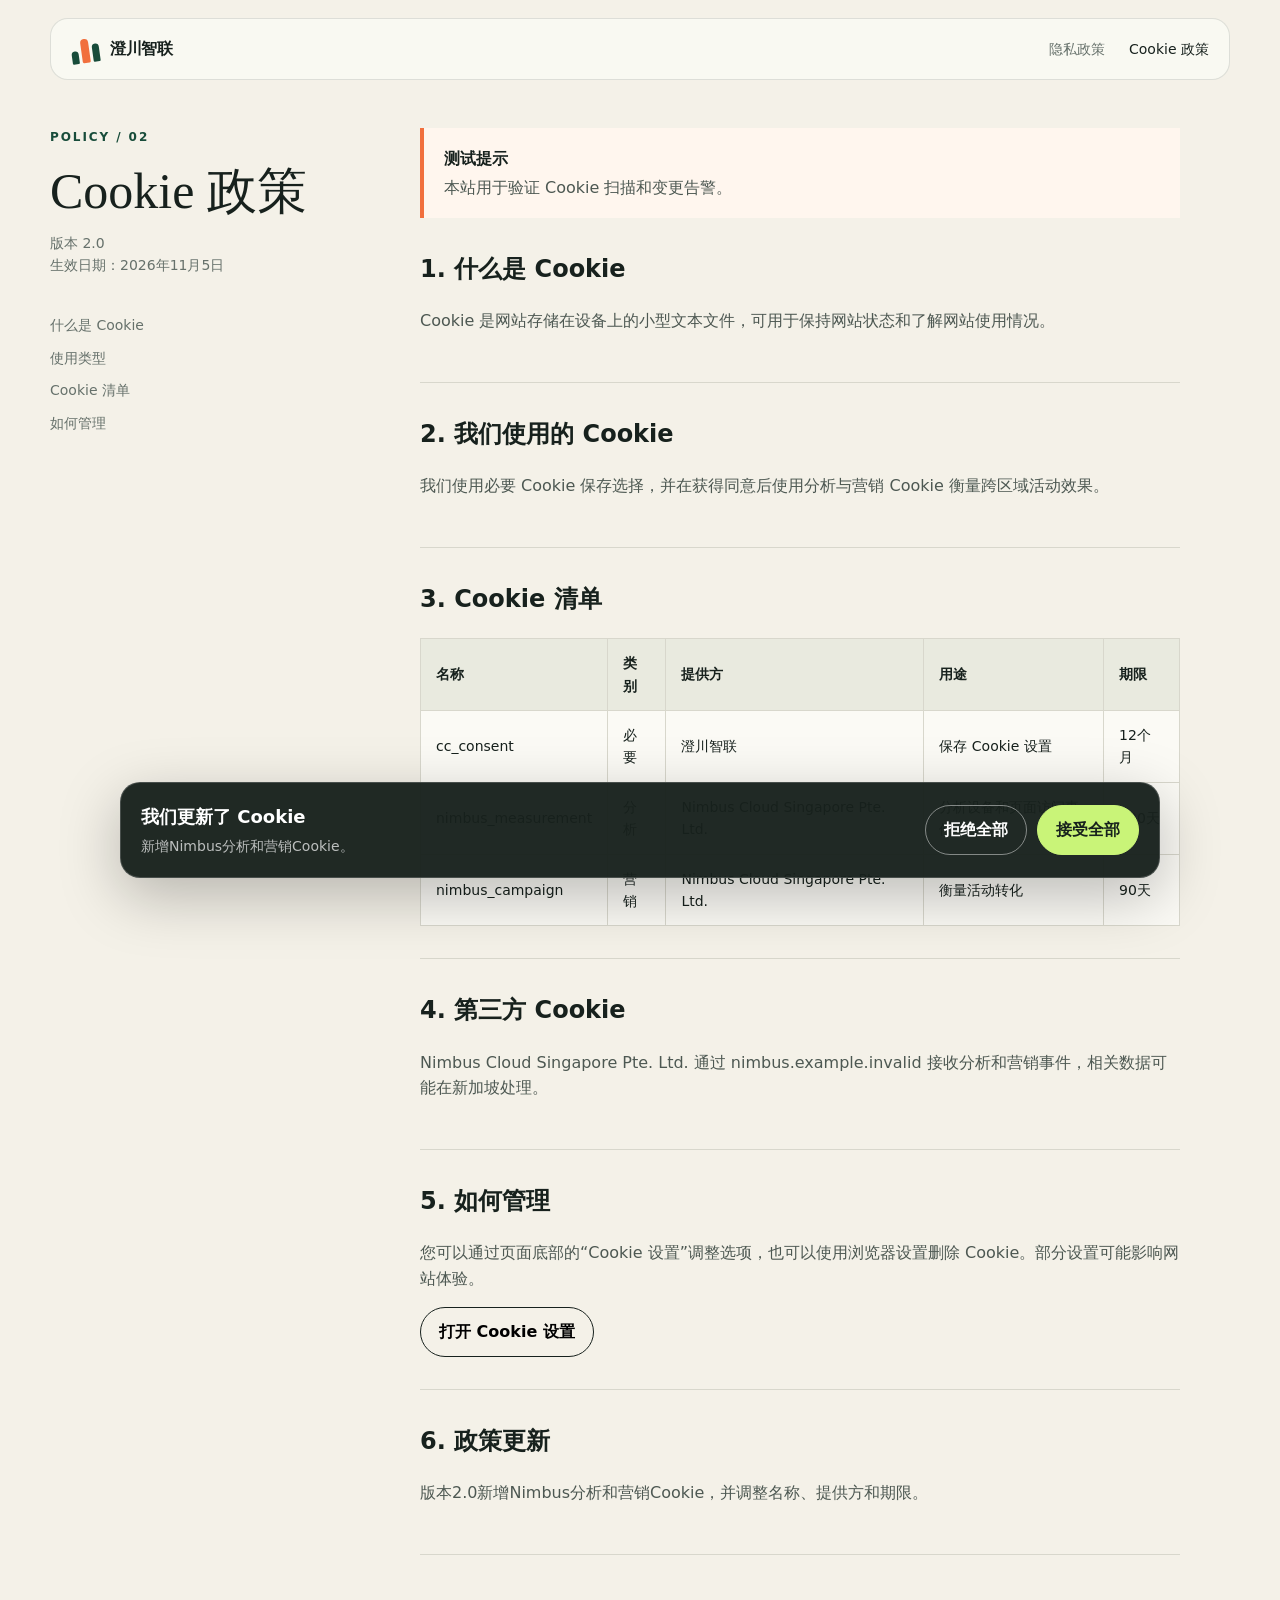
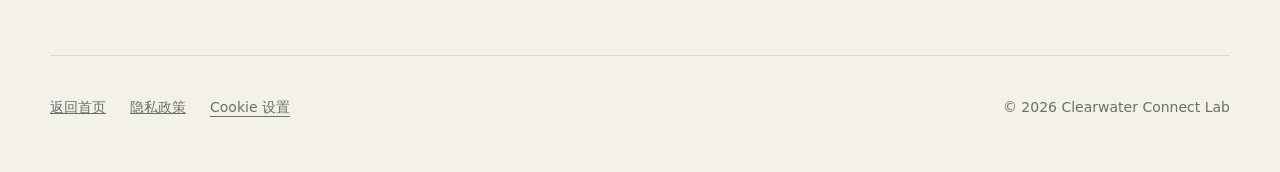
==== cookies.html @ f1b4799f "Add files via upload" ====
<!doctype html>
<html lang="zh-CN">
<head>
  <meta charset="utf-8">
  <meta name="viewport" content="width=device-width, initial-scale=1">
  <meta name="description" content="澄川智联 Cookie 政策。">
  <title>Cookie 政策｜澄川智联</title>
  <link rel="stylesheet" href="./styles.css">
</head>
<body data-page="policy" data-policy-version="2.0" data-site-release="material-update-v2">
  <header class="site-header compact"><a class="brand" href="./index.html"><span class="brand-mark" aria-hidden="true"><i></i><i></i><i></i></span><span>澄川智联</span></a><nav aria-label="政策导航"><a href="./privacy.html">隐私政策</a><a class="active" href="./cookies.html">Cookie 政策</a></nav></header>

  <main class="policy-layout">
    <aside><p class="eyebrow">POLICY / 02</p><h1>Cookie 政策</h1><p class="policy-meta">版本 2.0<br>生效日期：2026年11月5日</p><nav aria-label="页内目录"><a href="#what">什么是 Cookie</a><a href="#types">使用类型</a><a href="#list">Cookie 清单</a><a href="#manage">如何管理</a></nav></aside>
    <article class="policy-content">
      <div class="notice"><strong>测试提示</strong><p>本站用于验证 Cookie 扫描和变更告警。</p></div>
      <section id="what"><h2>1. 什么是 Cookie</h2><p>Cookie 是网站存储在设备上的小型文本文件，可用于保持网站状态和了解网站使用情况。</p></section>
      <section id="types"><h2>2. 我们使用的 Cookie</h2><p>我们使用必要 Cookie 保存选择，并在获得同意后使用分析与营销 Cookie 衡量跨区域活动效果。</p></section>
      <section id="list"><h2>3. Cookie 清单</h2><div class="table-wrap"><table><thead><tr><th>名称</th><th>类别</th><th>提供方</th><th>用途</th><th>期限</th></tr></thead><tbody><tr><td>cc_consent</td><td>必要</td><td>澄川智联</td><td>保存 Cookie 设置</td><td>12个月</td></tr><tr><td>nimbus_measurement</td><td>分析</td><td>Nimbus Cloud Singapore Pte. Ltd.</td><td>分析设备和页面访问事件</td><td>180天</td></tr><tr><td>nimbus_campaign</td><td>营销</td><td>Nimbus Cloud Singapore Pte. Ltd.</td><td>衡量活动转化</td><td>90天</td></tr></tbody></table></div></section>
      <section id="third"><h2>4. 第三方 Cookie</h2><p>Nimbus Cloud Singapore Pte. Ltd. 通过 nimbus.example.invalid 接收分析和营销事件，相关数据可能在新加坡处理。</p></section>
      <section id="manage"><h2>5. 如何管理</h2><p>您可以通过页面底部的“Cookie 设置”调整选项，也可以使用浏览器设置删除 Cookie。部分设置可能影响网站体验。</p><button type="button" class="button secondary" data-open-settings>打开 Cookie 设置</button></section>
      <section id="updates"><h2>6. 政策更新</h2><p>版本2.0新增Nimbus分析和营销Cookie，并调整名称、提供方和期限。</p></section>
    </article>
  </main>

  <footer class="policy-footer"><a href="./index.html">返回首页</a><a href="./privacy.html">隐私政策</a><button type="button" class="text-button" data-open-settings>Cookie 设置</button><p>© 2026 Clearwater Connect Lab</p></footer>
  <div class="cookie-banner" data-cookie-banner role="dialog" aria-label="Cookie 提示"><div><strong>我们更新了 Cookie</strong><p>新增Nimbus分析和营销Cookie。</p></div><div class="cookie-actions"><button type="button" class="button secondary" data-reject-all>拒绝全部</button><button type="button" class="button primary" data-accept-all>接受全部</button></div></div>
  <dialog class="cookie-modal" data-cookie-modal><form method="dialog"><div class="modal-head"><div><p class="eyebrow">COOKIE CONTROL</p><h2>管理 Cookie</h2></div><button class="icon-button" value="cancel" aria-label="关闭">×</button></div><label class="toggle-row"><span><strong>必要 Cookie</strong><small>始终启用。</small></span><input type="checkbox" checked disabled></label><label class="toggle-row"><span><strong>分析 Cookie</strong><small>帮助我们了解访问情况。</small></span><input type="checkbox" name="analytics" checked></label><div class="modal-actions"><button class="button primary" value="save" data-save-settings>保存选择</button></div></form></dialog>
  <script src="./site.js"></script>
</body>
</html>
---- styles.css ----
:root {
  --ink: #17211d;
  --muted: #66716b;
  --paper: #f4f1e8;
  --panel: #fbfaf5;
  --line: #d8d7cc;
  --mint: #c9f478;
  --green: #184c3a;
  --orange: #f16f3d;
  --shadow: 0 22px 60px rgba(23, 33, 29, .12);
}

* { box-sizing: border-box; }
html { scroll-behavior: smooth; }
body { margin: 0; color: var(--ink); background: var(--paper); font-family: Inter, ui-sans-serif, system-ui, -apple-system, BlinkMacSystemFont, "Segoe UI", "PingFang SC", "Microsoft YaHei", sans-serif; line-height: 1.6; }
a { color: inherit; }
button, input { font: inherit; }

.site-header { width: min(1180px, calc(100% - 40px)); margin: 18px auto 0; padding: 16px 20px; display: flex; align-items: center; justify-content: space-between; border: 1px solid rgba(23,33,29,.12); border-radius: 18px; background: rgba(251,250,245,.82); backdrop-filter: blur(14px); position: relative; z-index: 5; }
.site-header.compact { margin-bottom: 48px; }
.brand { display: inline-flex; align-items: center; gap: 11px; font-weight: 800; text-decoration: none; letter-spacing: -.02em; }
.brand-mark { width: 28px; height: 28px; display: grid; grid-template-columns: repeat(3,1fr); align-items: end; gap: 3px; transform: rotate(-8deg); }
.brand-mark i { display: block; background: var(--green); border-radius: 6px 6px 2px 2px; }
.brand-mark i:nth-child(1) { height: 13px; }.brand-mark i:nth-child(2) { height: 24px; background: var(--orange); }.brand-mark i:nth-child(3) { height: 18px; }
.site-header nav { display: flex; gap: 24px; }
.site-header nav a { color: var(--muted); text-decoration: none; font-size: 14px; }
.site-header nav a:hover, .site-header nav a.active { color: var(--ink); }

main { width: min(1180px, calc(100% - 40px)); margin: 0 auto; }
.hero { min-height: 720px; padding: 104px 0 86px; display: grid; grid-template-columns: 1.25fr .75fr; gap: 72px; align-items: center; position: relative; }
.hero::before { content: ""; position: absolute; width: 420px; height: 420px; background: radial-gradient(circle, rgba(201,244,120,.5), transparent 68%); top: 20px; left: -180px; pointer-events: none; }
.eyebrow { margin: 0 0 18px; color: var(--green); font-size: 12px; font-weight: 800; letter-spacing: .16em; text-transform: uppercase; }
h1, h2, h3, p { margin-top: 0; }
.hero h1 { margin-bottom: 26px; font-family: Georgia, "Songti SC", serif; font-size: clamp(54px, 7vw, 92px); font-weight: 500; line-height: 1.02; letter-spacing: -.055em; }
.hero h1 em { color: var(--green); font-style: italic; }
.lede { max-width: 640px; color: var(--muted); font-size: 18px; }
.hero-actions { display: flex; flex-wrap: wrap; gap: 12px; margin-top: 36px; }
.button { min-height: 46px; padding: 11px 18px; border: 1px solid var(--ink); border-radius: 999px; display: inline-flex; align-items: center; justify-content: center; cursor: pointer; text-decoration: none; font-weight: 700; transition: .2s ease; }
.button.primary { color: #fff; background: var(--ink); }
.button.primary:hover { background: var(--green); border-color: var(--green); transform: translateY(-2px); }
.button.secondary { background: transparent; }
.button.secondary:hover { background: #fff; transform: translateY(-2px); }

.signal-card { min-height: 480px; padding: 22px; border-radius: 30px; color: #f8fff8; background: var(--green); box-shadow: var(--shadow); display: flex; flex-direction: column; justify-content: space-between; transform: rotate(2deg); }
.signal-top { display: flex; justify-content: space-between; font-size: 11px; letter-spacing: .12em; }
.live-dot::before { content: ""; width: 7px; height: 7px; margin-right: 7px; display: inline-block; border-radius: 50%; background: var(--mint); box-shadow: 0 0 0 6px rgba(201,244,120,.12); }
.orbit { width: 240px; height: 240px; margin: auto; border: 1px solid rgba(255,255,255,.2); border-radius: 50%; position: relative; display: grid; place-items: center; }
.orbit::before, .orbit::after { content: ""; position: absolute; border: 1px solid rgba(255,255,255,.15); border-radius: 50%; }.orbit::before { inset: 30px; }.orbit::after { inset: 70px; }
.core { width: 70px; height: 70px; border-radius: 50%; display: grid; place-items: center; color: var(--green); background: var(--mint); font-weight: 900; z-index: 2; }
.node { width: 16px; height: 16px; position: absolute; border: 4px solid var(--green); border-radius: 50%; background: #fff; box-shadow: 0 0 0 1px rgba(255,255,255,.45); z-index: 2; }.node-a { top: 22px; left: 50px; }.node-b { right: 13px; bottom: 80px; }.node-c { left: 40px; bottom: 24px; }
.metrics { display: grid; grid-template-columns: 1fr 1fr; gap: 12px; }.metrics div { padding: 14px; border-top: 1px solid rgba(255,255,255,.25); }.metrics strong, .metrics span { display: block; }.metrics strong { font-size: 28px; }.metrics span { opacity: .68; font-size: 12px; }

.band { padding: 84px 54px; border-radius: 34px; background: var(--panel); }
.section-heading { display: grid; grid-template-columns: 1fr 1fr; gap: 40px; align-items: end; }.section-heading h2, .split h2, .contact-card h2 { margin-bottom: 0; font-family: Georgia, "Songti SC", serif; font-size: clamp(38px, 5vw, 62px); font-weight: 500; line-height: 1.08; letter-spacing: -.035em; }.section-heading p { margin: 0; color: var(--muted); }
.feature-grid { display: grid; grid-template-columns: repeat(3, 1fr); margin-top: 58px; border-top: 1px solid var(--line); }.feature-grid article { padding: 28px 26px 0 0; border-right: 1px solid var(--line); }.feature-grid article + article { padding-left: 26px; }.feature-grid article:last-child { border: 0; }.feature-grid span { color: var(--orange); font-weight: 800; }.feature-grid h3 { margin: 40px 0 8px; font-size: 23px; }.feature-grid p { color: var(--muted); }
.split { padding: 118px 0; display: grid; grid-template-columns: 1fr 1fr; gap: 80px; }.principles p { margin: 0; padding: 22px 0; border-bottom: 1px solid var(--line); display: grid; grid-template-columns: 48px 1fr; gap: 12px; }.principles b { color: var(--orange); }.principles strong, .principles span { display: block; }.principles strong { margin-bottom: 4px; }.principles span { color: var(--muted); }.principles strong { color: var(--ink); }
.contact-card { padding: 70px; margin-bottom: 80px; border-radius: 34px; color: #fff; background: var(--ink); position: relative; overflow: hidden; }.contact-card::after { content: ""; position: absolute; width: 300px; height: 300px; right: -40px; bottom: -140px; border: 60px solid var(--orange); border-radius: 50%; opacity: .85; }.contact-card .eyebrow { color: var(--mint); }.contact-card p { color: rgba(255,255,255,.65); }.contact-card .button { color: var(--ink); border-color: var(--mint); background: var(--mint); position: relative; z-index: 1; }

footer { width: min(1180px, calc(100% - 40px)); margin: 0 auto; padding: 40px 0 54px; border-top: 1px solid var(--line); display: grid; grid-template-columns: 1fr auto; gap: 24px; color: var(--muted); font-size: 14px; }footer > p { grid-column: 1 / -1; margin: 0; }.footer-brand { color: var(--ink); }.footer-links { display: flex; flex-wrap: wrap; gap: 18px; align-items: flex-start; }.footer-links a, .text-button { color: var(--muted); background: none; border: 0; padding: 0; cursor: pointer; text-decoration: underline; text-underline-offset: 4px; }

.policy-layout { display: grid; grid-template-columns: 280px minmax(0, 1fr); gap: 90px; padding-bottom: 100px; }.policy-layout aside { position: sticky; top: 20px; align-self: start; }.policy-layout aside h1 { margin-bottom: 14px; font-family: Georgia, "Songti SC", serif; font-size: 50px; font-weight: 500; line-height: 1.05; }.policy-meta { color: var(--muted); font-size: 14px; }.policy-layout aside nav { margin-top: 38px; display: grid; gap: 10px; }.policy-layout aside nav a { color: var(--muted); text-decoration: none; font-size: 14px; }.policy-content { max-width: 760px; }.policy-content section { padding: 32px 0; border-bottom: 1px solid var(--line); }.policy-content h2 { font-size: 24px; }.policy-content p { color: #4d5852; }.notice { padding: 18px 20px; border-left: 4px solid var(--orange); background: #fff6ee; }.notice p { margin: 3px 0 0; }.policy-footer { display: flex; align-items: center; gap: 24px; }.policy-footer p { margin-left: auto; }.table-wrap { overflow-x: auto; }table { width: 100%; border-collapse: collapse; background: var(--panel); }th, td { padding: 13px 15px; border: 1px solid var(--line); text-align: left; font-size: 14px; }th { background: #e9eadf; }

.cookie-banner { position: fixed; left: 22px; right: 22px; bottom: 22px; z-index: 20; max-width: 1040px; margin: auto; padding: 20px; border: 1px solid rgba(255,255,255,.18); border-radius: 20px; color: #fff; background: rgba(23,33,29,.96); box-shadow: 0 18px 60px rgba(0,0,0,.25); display: flex; justify-content: space-between; align-items: center; gap: 24px; }.cookie-banner[hidden] { display: none; }.cookie-banner strong { font-size: 18px; }.cookie-banner p { margin: 3px 0 0; color: rgba(255,255,255,.7); font-size: 14px; }.cookie-banner .secondary { color: #fff; border-color: rgba(255,255,255,.45); }.cookie-banner .primary { color: var(--ink); border-color: var(--mint); background: var(--mint); }.cookie-actions { display: flex; gap: 10px; flex-shrink: 0; }
.cookie-modal { width: min(600px, calc(100% - 30px)); padding: 28px; border: 0; border-radius: 24px; color: var(--ink); background: var(--panel); box-shadow: var(--shadow); }.cookie-modal::backdrop { background: rgba(12,18,15,.65); backdrop-filter: blur(4px); }.modal-head { display: flex; justify-content: space-between; }.icon-button { width: 38px; height: 38px; border: 1px solid var(--line); border-radius: 50%; background: transparent; cursor: pointer; font-size: 24px; }.toggle-row { padding: 20px 0; border-top: 1px solid var(--line); display: flex; justify-content: space-between; gap: 20px; }.toggle-row span, .toggle-row strong, .toggle-row small { display: block; }.toggle-row small { color: var(--muted); }.toggle-row input { width: 22px; height: 22px; accent-color: var(--green); }.modal-actions { margin-top: 18px; display: flex; justify-content: flex-end; }

@media (max-width: 820px) {
  .site-header nav a:not(.active) { display: none; }
  .hero { grid-template-columns: 1fr; padding-top: 70px; }.signal-card { min-height: 420px; transform: none; }
  .section-heading, .split, .policy-layout { grid-template-columns: 1fr; }.feature-grid { grid-template-columns: 1fr; }.feature-grid article, .feature-grid article + article { padding: 28px 0; border-right: 0; border-bottom: 1px solid var(--line); }.feature-grid h3 { margin-top: 18px; }.split { gap: 40px; }
  .policy-layout { gap: 34px; }.policy-layout aside { position: static; }.policy-layout aside nav { display: none; }
  .cookie-banner { align-items: stretch; flex-direction: column; }.cookie-actions { width: 100%; }.cookie-actions .button { flex: 1; }
}

@media (max-width: 560px) {
  .site-header, main, footer { width: min(100% - 24px, 1180px); }.site-header { padding: 13px 15px; }
  .hero h1 { font-size: 50px; }.band, .contact-card { padding: 38px 24px; border-radius: 24px; }.split { padding: 80px 0; }
  footer { grid-template-columns: 1fr; }.footer-links { display: grid; }.policy-footer { align-items: flex-start; flex-direction: column; }.policy-footer p { margin-left: 0; }
  .cookie-banner { left: 10px; right: 10px; bottom: 10px; }.cookie-actions { flex-direction: column; }
}
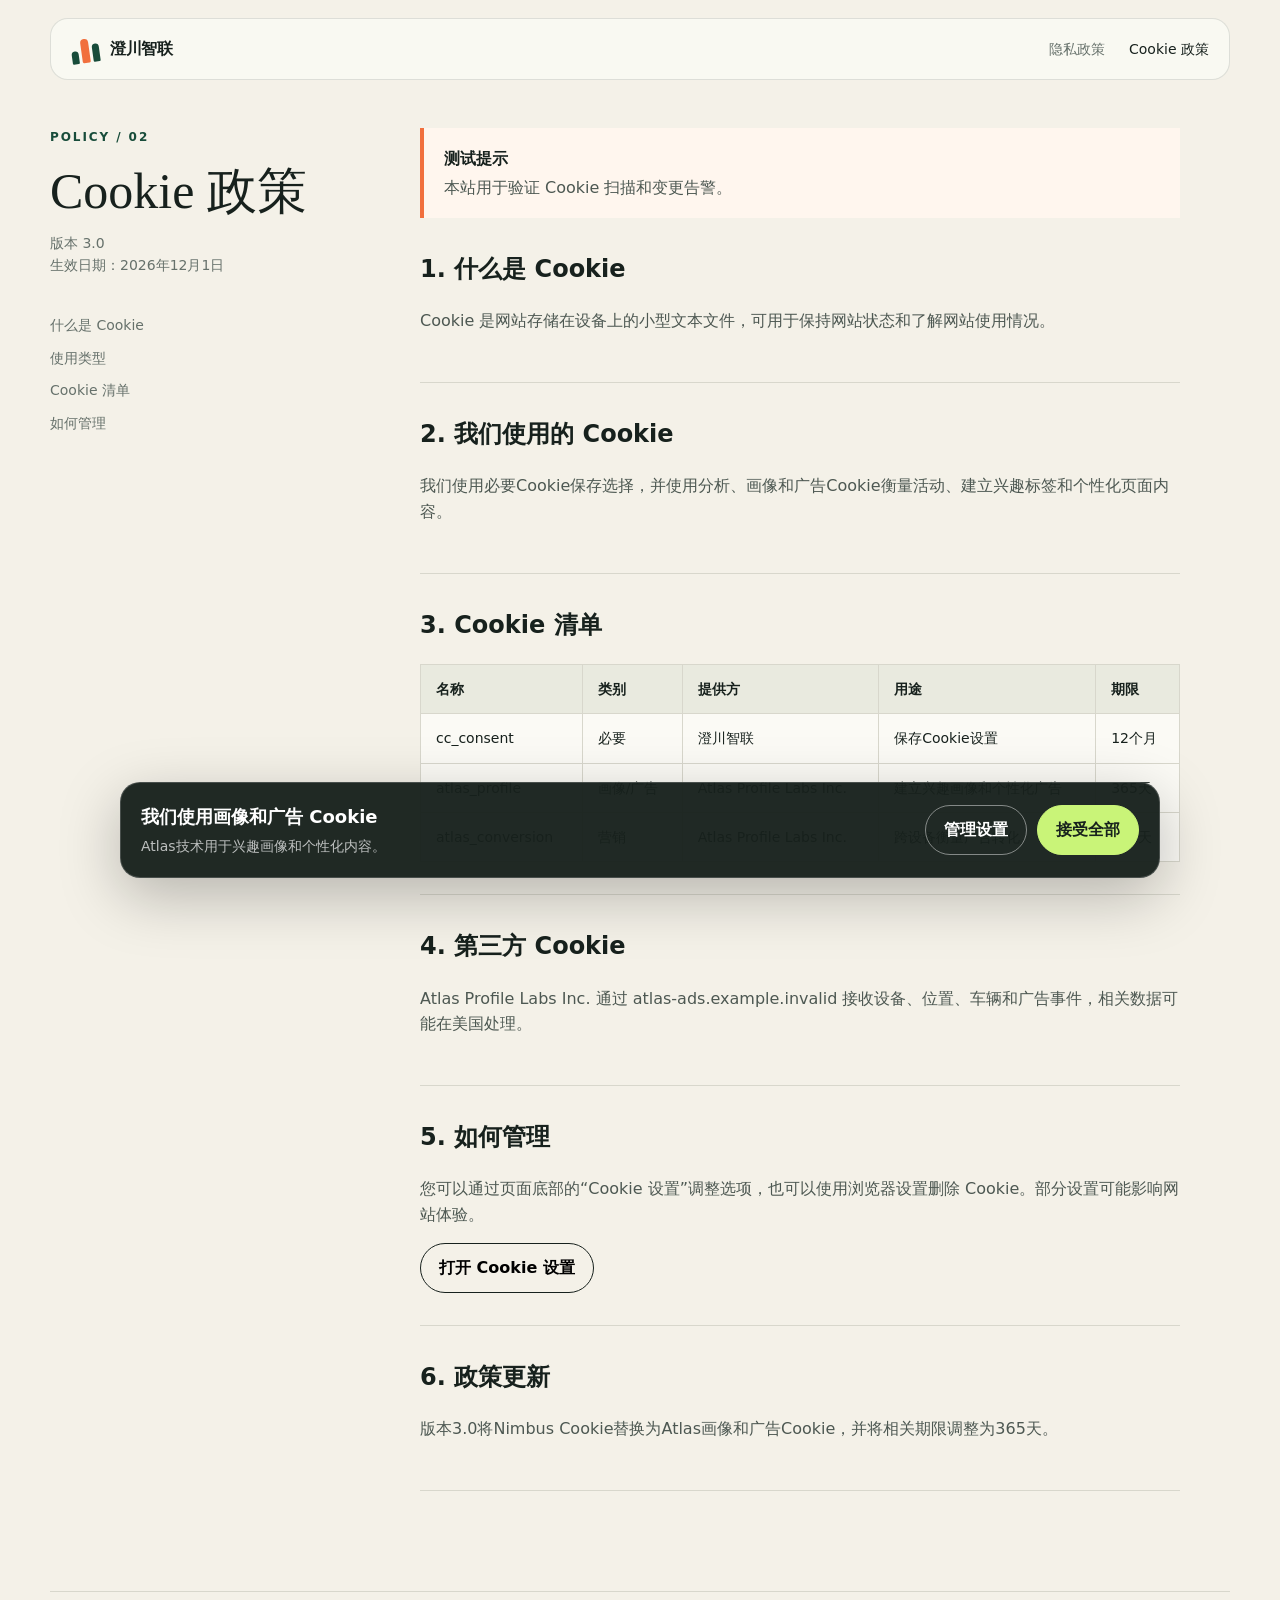
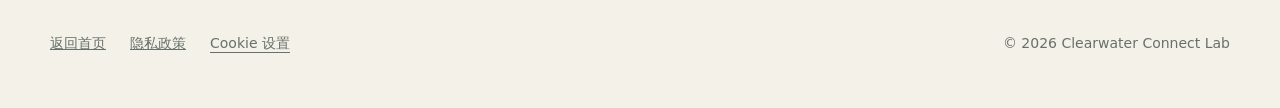
==== commit a9d35044: "Publish Privacy Change Lab v3" ====
--- a/cookies.html
+++ b/cookies.html
@@ -7,25 +7,25 @@
   <title>Cookie 政策｜澄川智联</title>
   <link rel="stylesheet" href="./styles.css">
 </head>
-<body data-page="policy" data-policy-version="2.0" data-site-release="material-update-v2">
+<body data-page="policy" data-policy-version="3.0" data-site-release="material-update-v3">
   <header class="site-header compact"><a class="brand" href="./index.html"><span class="brand-mark" aria-hidden="true"><i></i><i></i><i></i></span><span>澄川智联</span></a><nav aria-label="政策导航"><a href="./privacy.html">隐私政策</a><a class="active" href="./cookies.html">Cookie 政策</a></nav></header>
 
   <main class="policy-layout">
-    <aside><p class="eyebrow">POLICY / 02</p><h1>Cookie 政策</h1><p class="policy-meta">版本 2.0<br>生效日期：2026年11月5日</p><nav aria-label="页内目录"><a href="#what">什么是 Cookie</a><a href="#types">使用类型</a><a href="#list">Cookie 清单</a><a href="#manage">如何管理</a></nav></aside>
+    <aside><p class="eyebrow">POLICY / 02</p><h1>Cookie 政策</h1><p class="policy-meta">版本 3.0<br>生效日期：2026年12月1日</p><nav aria-label="页内目录"><a href="#what">什么是 Cookie</a><a href="#types">使用类型</a><a href="#list">Cookie 清单</a><a href="#manage">如何管理</a></nav></aside>
     <article class="policy-content">
       <div class="notice"><strong>测试提示</strong><p>本站用于验证 Cookie 扫描和变更告警。</p></div>
       <section id="what"><h2>1. 什么是 Cookie</h2><p>Cookie 是网站存储在设备上的小型文本文件，可用于保持网站状态和了解网站使用情况。</p></section>
-      <section id="types"><h2>2. 我们使用的 Cookie</h2><p>我们使用必要 Cookie 保存选择，并在获得同意后使用分析与营销 Cookie 衡量跨区域活动效果。</p></section>
-      <section id="list"><h2>3. Cookie 清单</h2><div class="table-wrap"><table><thead><tr><th>名称</th><th>类别</th><th>提供方</th><th>用途</th><th>期限</th></tr></thead><tbody><tr><td>cc_consent</td><td>必要</td><td>澄川智联</td><td>保存 Cookie 设置</td><td>12个月</td></tr><tr><td>nimbus_measurement</td><td>分析</td><td>Nimbus Cloud Singapore Pte. Ltd.</td><td>分析设备和页面访问事件</td><td>180天</td></tr><tr><td>nimbus_campaign</td><td>营销</td><td>Nimbus Cloud Singapore Pte. Ltd.</td><td>衡量活动转化</td><td>90天</td></tr></tbody></table></div></section>
-      <section id="third"><h2>4. 第三方 Cookie</h2><p>Nimbus Cloud Singapore Pte. Ltd. 通过 nimbus.example.invalid 接收分析和营销事件，相关数据可能在新加坡处理。</p></section>
+      <section id="types"><h2>2. 我们使用的 Cookie</h2><p>我们使用必要Cookie保存选择，并使用分析、画像和广告Cookie衡量活动、建立兴趣标签和个性化页面内容。</p></section>
+      <section id="list"><h2>3. Cookie 清单</h2><div class="table-wrap"><table><thead><tr><th>名称</th><th>类别</th><th>提供方</th><th>用途</th><th>期限</th></tr></thead><tbody><tr><td>cc_consent</td><td>必要</td><td>澄川智联</td><td>保存Cookie设置</td><td>12个月</td></tr><tr><td>atlas_profile</td><td>画像/广告</td><td>Atlas Profile Labs Inc.</td><td>建立兴趣画像和个性化广告</td><td>365天</td></tr><tr><td>atlas_conversion</td><td>营销</td><td>Atlas Profile Labs Inc.</td><td>跨设备衡量广告转化</td><td>365天</td></tr></tbody></table></div></section>
+      <section id="third"><h2>4. 第三方 Cookie</h2><p>Atlas Profile Labs Inc. 通过 atlas-ads.example.invalid 接收设备、位置、车辆和广告事件，相关数据可能在美国处理。</p></section>
       <section id="manage"><h2>5. 如何管理</h2><p>您可以通过页面底部的“Cookie 设置”调整选项，也可以使用浏览器设置删除 Cookie。部分设置可能影响网站体验。</p><button type="button" class="button secondary" data-open-settings>打开 Cookie 设置</button></section>
-      <section id="updates"><h2>6. 政策更新</h2><p>版本2.0新增Nimbus分析和营销Cookie，并调整名称、提供方和期限。</p></section>
+      <section id="updates"><h2>6. 政策更新</h2><p>版本3.0将Nimbus Cookie替换为Atlas画像和广告Cookie，并将相关期限调整为365天。</p></section>
     </article>
   </main>
 
   <footer class="policy-footer"><a href="./index.html">返回首页</a><a href="./privacy.html">隐私政策</a><button type="button" class="text-button" data-open-settings>Cookie 设置</button><p>© 2026 Clearwater Connect Lab</p></footer>
-  <div class="cookie-banner" data-cookie-banner role="dialog" aria-label="Cookie 提示"><div><strong>我们更新了 Cookie</strong><p>新增Nimbus分析和营销Cookie。</p></div><div class="cookie-actions"><button type="button" class="button secondary" data-reject-all>拒绝全部</button><button type="button" class="button primary" data-accept-all>接受全部</button></div></div>
-  <dialog class="cookie-modal" data-cookie-modal><form method="dialog"><div class="modal-head"><div><p class="eyebrow">COOKIE CONTROL</p><h2>管理 Cookie</h2></div><button class="icon-button" value="cancel" aria-label="关闭">×</button></div><label class="toggle-row"><span><strong>必要 Cookie</strong><small>始终启用。</small></span><input type="checkbox" checked disabled></label><label class="toggle-row"><span><strong>分析 Cookie</strong><small>帮助我们了解访问情况。</small></span><input type="checkbox" name="analytics" checked></label><div class="modal-actions"><button class="button primary" value="save" data-save-settings>保存选择</button></div></form></dialog>
+  <div class="cookie-banner" data-cookie-banner role="dialog" aria-label="Cookie 提示"><div><strong>我们使用画像和广告 Cookie</strong><p>Atlas技术用于兴趣画像和个性化内容。</p></div><div class="cookie-actions"><button type="button" class="button secondary" data-open-settings>管理设置</button><button type="button" class="button primary" data-accept-all>接受全部</button></div></div>
+  <dialog class="cookie-modal" data-cookie-modal><form method="dialog"><div class="modal-head"><div><p class="eyebrow">COOKIE CONTROL</p><h2>管理 Cookie</h2></div><button class="icon-button" value="cancel" aria-label="关闭">×</button></div><label class="toggle-row"><span><strong>必要 Cookie</strong><small>始终启用。</small></span><input type="checkbox" checked disabled></label><label class="toggle-row"><span><strong>Atlas 画像 Cookie</strong><small>建立兴趣画像并个性化广告。</small></span><input type="checkbox" name="analytics" checked></label><div class="modal-actions"><button class="button primary" value="save" data-save-settings>保存选择</button></div></form></dialog>
   <script src="./site.js"></script>
 </body>
 </html>
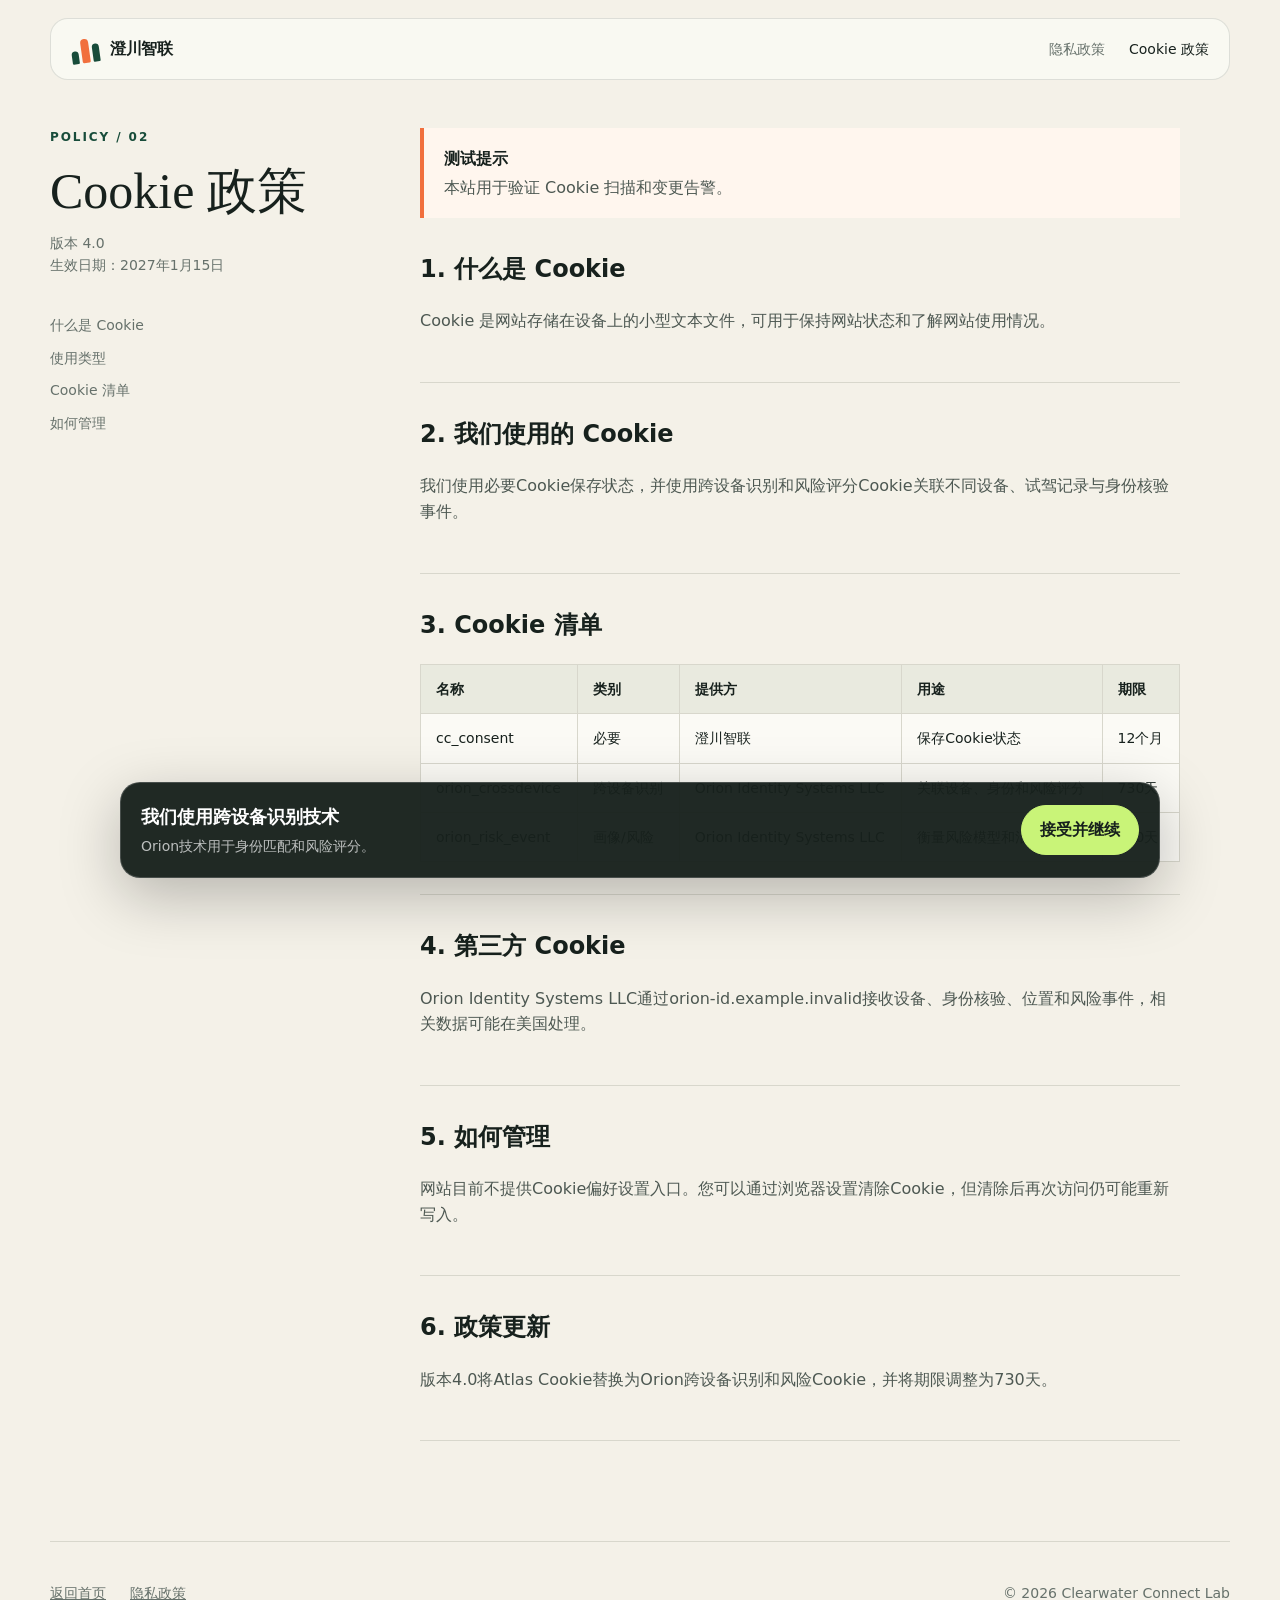
==== commit b1a4bad7: "Add files via upload" ====
--- a/cookies.html
+++ b/cookies.html
@@ -7,25 +7,24 @@
   <title>Cookie 政策｜澄川智联</title>
   <link rel="stylesheet" href="./styles.css">
 </head>
-<body data-page="policy" data-policy-version="3.0" data-site-release="material-update-v3">
+<body data-page="policy" data-policy-version="4.0" data-site-release="critical-update-v4">
   <header class="site-header compact"><a class="brand" href="./index.html"><span class="brand-mark" aria-hidden="true"><i></i><i></i><i></i></span><span>澄川智联</span></a><nav aria-label="政策导航"><a href="./privacy.html">隐私政策</a><a class="active" href="./cookies.html">Cookie 政策</a></nav></header>
 
   <main class="policy-layout">
-    <aside><p class="eyebrow">POLICY / 02</p><h1>Cookie 政策</h1><p class="policy-meta">版本 3.0<br>生效日期：2026年12月1日</p><nav aria-label="页内目录"><a href="#what">什么是 Cookie</a><a href="#types">使用类型</a><a href="#list">Cookie 清单</a><a href="#manage">如何管理</a></nav></aside>
+    <aside><p class="eyebrow">POLICY / 02</p><h1>Cookie 政策</h1><p class="policy-meta">版本 4.0<br>生效日期：2027年1月15日</p><nav aria-label="页内目录"><a href="#what">什么是 Cookie</a><a href="#types">使用类型</a><a href="#list">Cookie 清单</a><a href="#manage">如何管理</a></nav></aside>
     <article class="policy-content">
       <div class="notice"><strong>测试提示</strong><p>本站用于验证 Cookie 扫描和变更告警。</p></div>
       <section id="what"><h2>1. 什么是 Cookie</h2><p>Cookie 是网站存储在设备上的小型文本文件，可用于保持网站状态和了解网站使用情况。</p></section>
-      <section id="types"><h2>2. 我们使用的 Cookie</h2><p>我们使用必要Cookie保存选择，并使用分析、画像和广告Cookie衡量活动、建立兴趣标签和个性化页面内容。</p></section>
-      <section id="list"><h2>3. Cookie 清单</h2><div class="table-wrap"><table><thead><tr><th>名称</th><th>类别</th><th>提供方</th><th>用途</th><th>期限</th></tr></thead><tbody><tr><td>cc_consent</td><td>必要</td><td>澄川智联</td><td>保存Cookie设置</td><td>12个月</td></tr><tr><td>atlas_profile</td><td>画像/广告</td><td>Atlas Profile Labs Inc.</td><td>建立兴趣画像和个性化广告</td><td>365天</td></tr><tr><td>atlas_conversion</td><td>营销</td><td>Atlas Profile Labs Inc.</td><td>跨设备衡量广告转化</td><td>365天</td></tr></tbody></table></div></section>
-      <section id="third"><h2>4. 第三方 Cookie</h2><p>Atlas Profile Labs Inc. 通过 atlas-ads.example.invalid 接收设备、位置、车辆和广告事件，相关数据可能在美国处理。</p></section>
-      <section id="manage"><h2>5. 如何管理</h2><p>您可以通过页面底部的“Cookie 设置”调整选项，也可以使用浏览器设置删除 Cookie。部分设置可能影响网站体验。</p><button type="button" class="button secondary" data-open-settings>打开 Cookie 设置</button></section>
-      <section id="updates"><h2>6. 政策更新</h2><p>版本3.0将Nimbus Cookie替换为Atlas画像和广告Cookie，并将相关期限调整为365天。</p></section>
+      <section id="types"><h2>2. 我们使用的 Cookie</h2><p>我们使用必要Cookie保存状态，并使用跨设备识别和风险评分Cookie关联不同设备、试驾记录与身份核验事件。</p></section>
+      <section id="list"><h2>3. Cookie 清单</h2><div class="table-wrap"><table><thead><tr><th>名称</th><th>类别</th><th>提供方</th><th>用途</th><th>期限</th></tr></thead><tbody><tr><td>cc_consent</td><td>必要</td><td>澄川智联</td><td>保存Cookie状态</td><td>12个月</td></tr><tr><td>orion_crossdevice</td><td>跨设备识别</td><td>Orion Identity Systems LLC</td><td>关联设备、身份和风险评分</td><td>730天</td></tr><tr><td>orion_risk_event</td><td>画像/风险</td><td>Orion Identity Systems LLC</td><td>衡量风险模型和活动资格</td><td>730天</td></tr></tbody></table></div></section>
+      <section id="third"><h2>4. 第三方 Cookie</h2><p>Orion Identity Systems LLC通过orion-id.example.invalid接收设备、身份核验、位置和风险事件，相关数据可能在美国处理。</p></section>
+      <section id="manage"><h2>5. 如何管理</h2><p>网站目前不提供Cookie偏好设置入口。您可以通过浏览器设置清除Cookie，但清除后再次访问仍可能重新写入。</p></section>
+      <section id="updates"><h2>6. 政策更新</h2><p>版本4.0将Atlas Cookie替换为Orion跨设备识别和风险Cookie，并将期限调整为730天。</p></section>
     </article>
   </main>
 
-  <footer class="policy-footer"><a href="./index.html">返回首页</a><a href="./privacy.html">隐私政策</a><button type="button" class="text-button" data-open-settings>Cookie 设置</button><p>© 2026 Clearwater Connect Lab</p></footer>
-  <div class="cookie-banner" data-cookie-banner role="dialog" aria-label="Cookie 提示"><div><strong>我们使用画像和广告 Cookie</strong><p>Atlas技术用于兴趣画像和个性化内容。</p></div><div class="cookie-actions"><button type="button" class="button secondary" data-open-settings>管理设置</button><button type="button" class="button primary" data-accept-all>接受全部</button></div></div>
-  <dialog class="cookie-modal" data-cookie-modal><form method="dialog"><div class="modal-head"><div><p class="eyebrow">COOKIE CONTROL</p><h2>管理 Cookie</h2></div><button class="icon-button" value="cancel" aria-label="关闭">×</button></div><label class="toggle-row"><span><strong>必要 Cookie</strong><small>始终启用。</small></span><input type="checkbox" checked disabled></label><label class="toggle-row"><span><strong>Atlas 画像 Cookie</strong><small>建立兴趣画像并个性化广告。</small></span><input type="checkbox" name="analytics" checked></label><div class="modal-actions"><button class="button primary" value="save" data-save-settings>保存选择</button></div></form></dialog>
+  <footer class="policy-footer"><a href="./index.html">返回首页</a><a href="./privacy.html">隐私政策</a><p>© 2026 Clearwater Connect Lab</p></footer>
+  <div class="cookie-banner" data-cookie-banner role="dialog" aria-label="Cookie 提示"><div><strong>我们使用跨设备识别技术</strong><p>Orion技术用于身份匹配和风险评分。</p></div><div class="cookie-actions"><button type="button" class="button primary" data-accept-all>接受并继续</button></div></div>
   <script src="./site.js"></script>
 </body>
 </html>
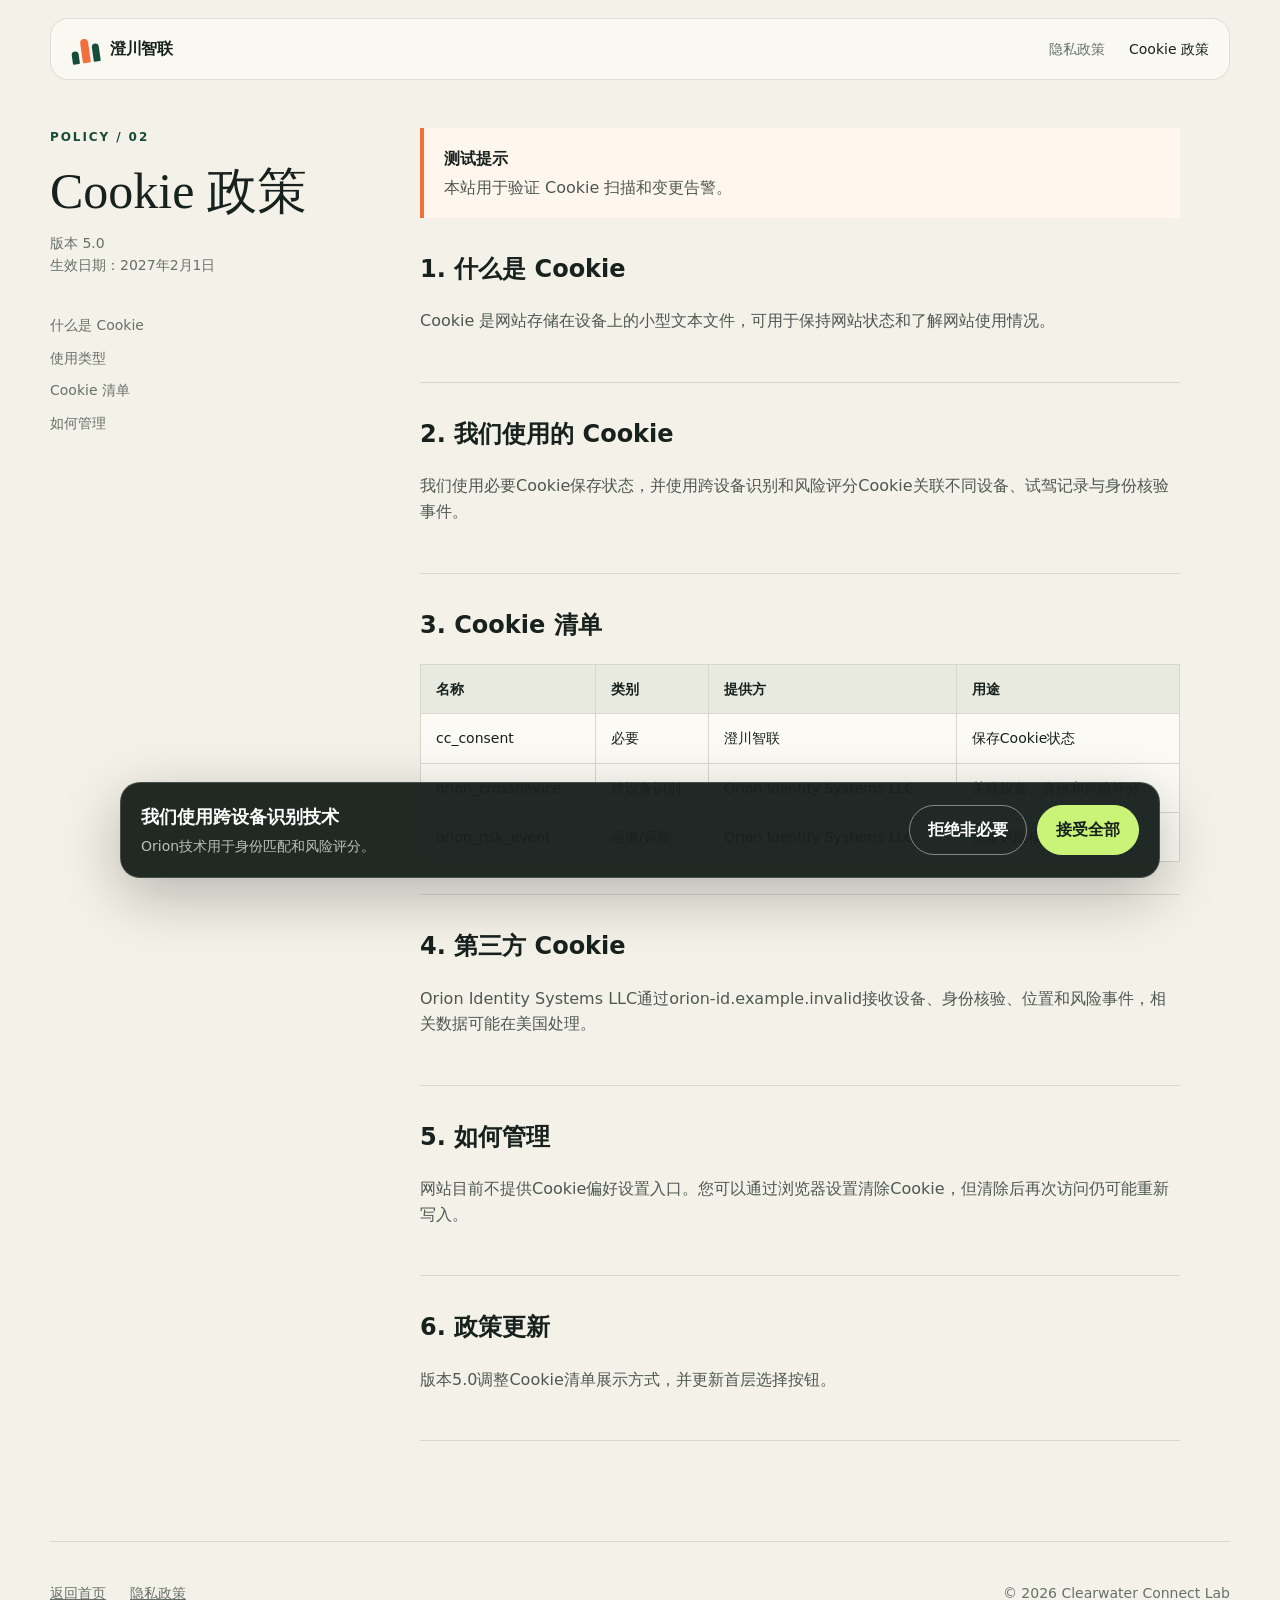
==== commit 8c345709: "Publish Privacy Change Lab v5" ====
--- a/cookies.html
+++ b/cookies.html
@@ -7,24 +7,24 @@
   <title>Cookie 政策｜澄川智联</title>
   <link rel="stylesheet" href="./styles.css">
 </head>
-<body data-page="policy" data-policy-version="4.0" data-site-release="critical-update-v4">
+<body data-page="policy" data-policy-version="5.0" data-site-release="baseline-watch-v5">
   <header class="site-header compact"><a class="brand" href="./index.html"><span class="brand-mark" aria-hidden="true"><i></i><i></i><i></i></span><span>澄川智联</span></a><nav aria-label="政策导航"><a href="./privacy.html">隐私政策</a><a class="active" href="./cookies.html">Cookie 政策</a></nav></header>
 
   <main class="policy-layout">
-    <aside><p class="eyebrow">POLICY / 02</p><h1>Cookie 政策</h1><p class="policy-meta">版本 4.0<br>生效日期：2027年1月15日</p><nav aria-label="页内目录"><a href="#what">什么是 Cookie</a><a href="#types">使用类型</a><a href="#list">Cookie 清单</a><a href="#manage">如何管理</a></nav></aside>
+    <aside><p class="eyebrow">POLICY / 02</p><h1>Cookie 政策</h1><p class="policy-meta">版本 5.0<br>生效日期：2027年2月1日</p><nav aria-label="页内目录"><a href="#what">什么是 Cookie</a><a href="#types">使用类型</a><a href="#list">Cookie 清单</a><a href="#manage">如何管理</a></nav></aside>
     <article class="policy-content">
       <div class="notice"><strong>测试提示</strong><p>本站用于验证 Cookie 扫描和变更告警。</p></div>
       <section id="what"><h2>1. 什么是 Cookie</h2><p>Cookie 是网站存储在设备上的小型文本文件，可用于保持网站状态和了解网站使用情况。</p></section>
       <section id="types"><h2>2. 我们使用的 Cookie</h2><p>我们使用必要Cookie保存状态，并使用跨设备识别和风险评分Cookie关联不同设备、试驾记录与身份核验事件。</p></section>
-      <section id="list"><h2>3. Cookie 清单</h2><div class="table-wrap"><table><thead><tr><th>名称</th><th>类别</th><th>提供方</th><th>用途</th><th>期限</th></tr></thead><tbody><tr><td>cc_consent</td><td>必要</td><td>澄川智联</td><td>保存Cookie状态</td><td>12个月</td></tr><tr><td>orion_crossdevice</td><td>跨设备识别</td><td>Orion Identity Systems LLC</td><td>关联设备、身份和风险评分</td><td>730天</td></tr><tr><td>orion_risk_event</td><td>画像/风险</td><td>Orion Identity Systems LLC</td><td>衡量风险模型和活动资格</td><td>730天</td></tr></tbody></table></div></section>
+      <section id="list"><h2>3. Cookie 清单</h2><div class="table-wrap"><table><thead><tr><th>名称</th><th>类别</th><th>提供方</th><th>用途</th></tr></thead><tbody><tr><td>cc_consent</td><td>必要</td><td>澄川智联</td><td>保存Cookie状态</td></tr><tr><td>orion_crossdevice</td><td>跨设备识别</td><td>Orion Identity Systems LLC</td><td>关联设备、身份和风险评分</td></tr><tr><td>orion_risk_event</td><td>画像/风险</td><td>Orion Identity Systems LLC</td><td>衡量风险模型和活动资格</td></tr></tbody></table></div></section>
       <section id="third"><h2>4. 第三方 Cookie</h2><p>Orion Identity Systems LLC通过orion-id.example.invalid接收设备、身份核验、位置和风险事件，相关数据可能在美国处理。</p></section>
       <section id="manage"><h2>5. 如何管理</h2><p>网站目前不提供Cookie偏好设置入口。您可以通过浏览器设置清除Cookie，但清除后再次访问仍可能重新写入。</p></section>
-      <section id="updates"><h2>6. 政策更新</h2><p>版本4.0将Atlas Cookie替换为Orion跨设备识别和风险Cookie，并将期限调整为730天。</p></section>
+      <section id="updates"><h2>6. 政策更新</h2><p>版本5.0调整Cookie清单展示方式，并更新首层选择按钮。</p></section>
     </article>
   </main>
 
   <footer class="policy-footer"><a href="./index.html">返回首页</a><a href="./privacy.html">隐私政策</a><p>© 2026 Clearwater Connect Lab</p></footer>
-  <div class="cookie-banner" data-cookie-banner role="dialog" aria-label="Cookie 提示"><div><strong>我们使用跨设备识别技术</strong><p>Orion技术用于身份匹配和风险评分。</p></div><div class="cookie-actions"><button type="button" class="button primary" data-accept-all>接受并继续</button></div></div>
+  <div class="cookie-banner" data-cookie-banner role="dialog" aria-label="Cookie 提示"><div><strong>我们使用跨设备识别技术</strong><p>Orion技术用于身份匹配和风险评分。</p></div><div class="cookie-actions"><button type="button" class="button secondary" data-reject-all>拒绝非必要</button><button type="button" class="button primary" data-accept-all>接受全部</button></div></div>
   <script src="./site.js"></script>
 </body>
 </html>
--- a/styles.css
+++ b/styles.css
@@ -55,6 +55,7 @@
 .feature-grid { display: grid; grid-template-columns: repeat(3, 1fr); margin-top: 58px; border-top: 1px solid var(--line); }.feature-grid article { padding: 28px 26px 0 0; border-right: 1px solid var(--line); }.feature-grid article + article { padding-left: 26px; }.feature-grid article:last-child { border: 0; }.feature-grid span { color: var(--orange); font-weight: 800; }.feature-grid h3 { margin: 40px 0 8px; font-size: 23px; }.feature-grid p { color: var(--muted); }
 .split { padding: 118px 0; display: grid; grid-template-columns: 1fr 1fr; gap: 80px; }.principles p { margin: 0; padding: 22px 0; border-bottom: 1px solid var(--line); display: grid; grid-template-columns: 48px 1fr; gap: 12px; }.principles b { color: var(--orange); }.principles strong, .principles span { display: block; }.principles strong { margin-bottom: 4px; }.principles span { color: var(--muted); }.principles strong { color: var(--ink); }
 .contact-card { padding: 70px; margin-bottom: 80px; border-radius: 34px; color: #fff; background: var(--ink); position: relative; overflow: hidden; }.contact-card::after { content: ""; position: absolute; width: 300px; height: 300px; right: -40px; bottom: -140px; border: 60px solid var(--orange); border-radius: 50%; opacity: .85; }.contact-card .eyebrow { color: var(--mint); }.contact-card p { color: rgba(255,255,255,.65); }.contact-card .button { color: var(--ink); border-color: var(--mint); background: var(--mint); position: relative; z-index: 1; }
+.lead-card { margin: -26px 0 80px; padding: 54px; border: 1px solid var(--line); border-radius: 34px; background: var(--panel); display: grid; grid-template-columns: .8fr 1.2fr; gap: 64px; }.lead-card h2 { font-family: Georgia, "Songti SC", serif; font-size: clamp(36px, 4vw, 54px); font-weight: 500; line-height: 1.08; }.lead-card form { display: grid; gap: 16px; }.lead-card label:not(.check-row) { display: grid; gap: 6px; font-weight: 700; }.lead-card input[type="text"], .lead-card input[type="email"], .lead-card input:not([type]) { width: 100%; padding: 12px 14px; border: 1px solid var(--line); border-radius: 12px; background: #fff; }.check-row { display: flex; gap: 10px; align-items: flex-start; }.check-row input { width: 20px; height: 20px; margin-top: 2px; }.form-note, .form-status { margin: 0; color: var(--muted); font-size: 13px; }.form-status { color: var(--green); font-weight: 700; }
 
 footer { width: min(1180px, calc(100% - 40px)); margin: 0 auto; padding: 40px 0 54px; border-top: 1px solid var(--line); display: grid; grid-template-columns: 1fr auto; gap: 24px; color: var(--muted); font-size: 14px; }footer > p { grid-column: 1 / -1; margin: 0; }.footer-brand { color: var(--ink); }.footer-links { display: flex; flex-wrap: wrap; gap: 18px; align-items: flex-start; }.footer-links a, .text-button { color: var(--muted); background: none; border: 0; padding: 0; cursor: pointer; text-decoration: underline; text-underline-offset: 4px; }
 
@@ -66,7 +67,7 @@
 @media (max-width: 820px) {
   .site-header nav a:not(.active) { display: none; }
   .hero { grid-template-columns: 1fr; padding-top: 70px; }.signal-card { min-height: 420px; transform: none; }
-  .section-heading, .split, .policy-layout { grid-template-columns: 1fr; }.feature-grid { grid-template-columns: 1fr; }.feature-grid article, .feature-grid article + article { padding: 28px 0; border-right: 0; border-bottom: 1px solid var(--line); }.feature-grid h3 { margin-top: 18px; }.split { gap: 40px; }
+  .section-heading, .split, .policy-layout, .lead-card { grid-template-columns: 1fr; }.feature-grid { grid-template-columns: 1fr; }.feature-grid article, .feature-grid article + article { padding: 28px 0; border-right: 0; border-bottom: 1px solid var(--line); }.feature-grid h3 { margin-top: 18px; }.split { gap: 40px; }.lead-card { gap: 28px; }
   .policy-layout { gap: 34px; }.policy-layout aside { position: static; }.policy-layout aside nav { display: none; }
   .cookie-banner { align-items: stretch; flex-direction: column; }.cookie-actions { width: 100%; }.cookie-actions .button { flex: 1; }
 }
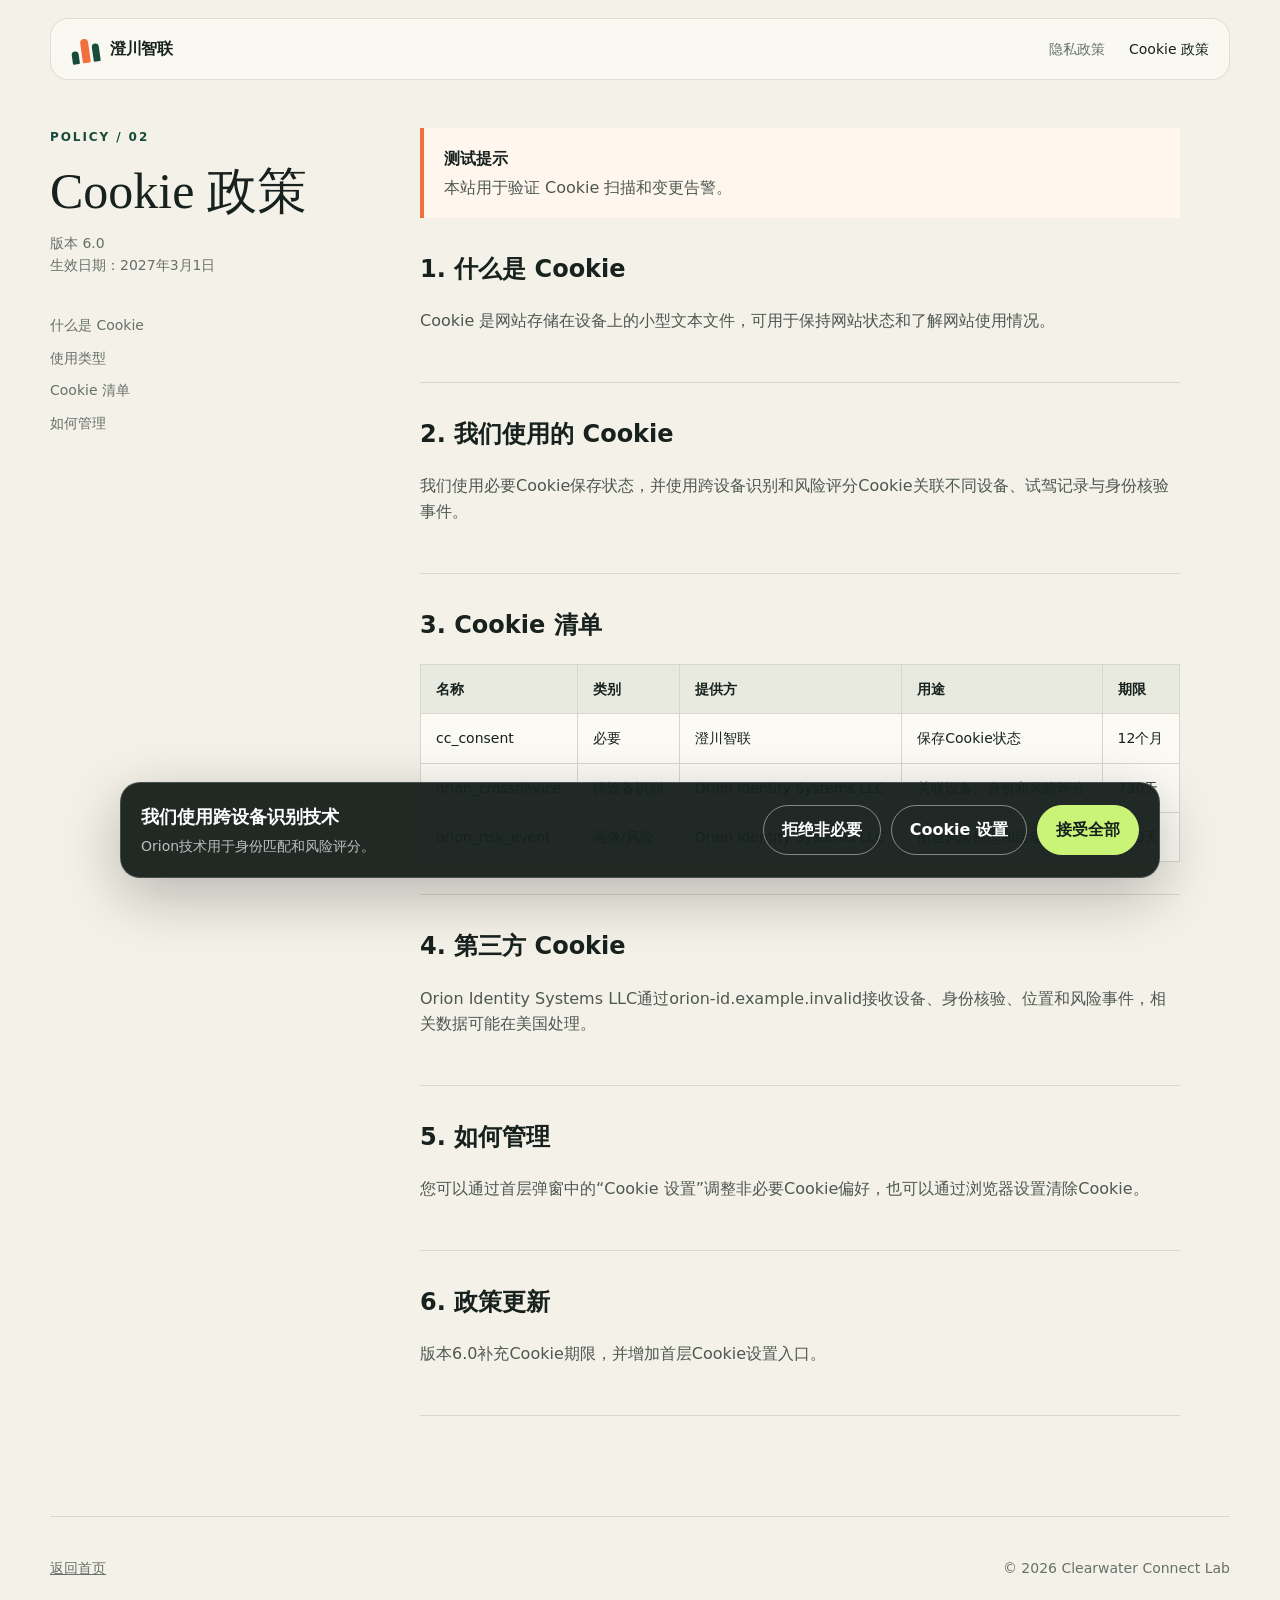
==== commit dfd10ce9: "Publish Privacy Change Lab v6" ====
--- a/cookies.html
+++ b/cookies.html
@@ -7,24 +7,24 @@
   <title>Cookie 政策｜澄川智联</title>
   <link rel="stylesheet" href="./styles.css">
 </head>
-<body data-page="policy" data-policy-version="5.0" data-site-release="baseline-watch-v5">
+<body data-page="policy" data-policy-version="6.0" data-site-release="baseline-watch-v6">
   <header class="site-header compact"><a class="brand" href="./index.html"><span class="brand-mark" aria-hidden="true"><i></i><i></i><i></i></span><span>澄川智联</span></a><nav aria-label="政策导航"><a href="./privacy.html">隐私政策</a><a class="active" href="./cookies.html">Cookie 政策</a></nav></header>
 
   <main class="policy-layout">
-    <aside><p class="eyebrow">POLICY / 02</p><h1>Cookie 政策</h1><p class="policy-meta">版本 5.0<br>生效日期：2027年2月1日</p><nav aria-label="页内目录"><a href="#what">什么是 Cookie</a><a href="#types">使用类型</a><a href="#list">Cookie 清单</a><a href="#manage">如何管理</a></nav></aside>
+    <aside><p class="eyebrow">POLICY / 02</p><h1>Cookie 政策</h1><p class="policy-meta">版本 6.0<br>生效日期：2027年3月1日</p><nav aria-label="页内目录"><a href="#what">什么是 Cookie</a><a href="#types">使用类型</a><a href="#list">Cookie 清单</a><a href="#manage">如何管理</a></nav></aside>
     <article class="policy-content">
       <div class="notice"><strong>测试提示</strong><p>本站用于验证 Cookie 扫描和变更告警。</p></div>
       <section id="what"><h2>1. 什么是 Cookie</h2><p>Cookie 是网站存储在设备上的小型文本文件，可用于保持网站状态和了解网站使用情况。</p></section>
       <section id="types"><h2>2. 我们使用的 Cookie</h2><p>我们使用必要Cookie保存状态，并使用跨设备识别和风险评分Cookie关联不同设备、试驾记录与身份核验事件。</p></section>
-      <section id="list"><h2>3. Cookie 清单</h2><div class="table-wrap"><table><thead><tr><th>名称</th><th>类别</th><th>提供方</th><th>用途</th></tr></thead><tbody><tr><td>cc_consent</td><td>必要</td><td>澄川智联</td><td>保存Cookie状态</td></tr><tr><td>orion_crossdevice</td><td>跨设备识别</td><td>Orion Identity Systems LLC</td><td>关联设备、身份和风险评分</td></tr><tr><td>orion_risk_event</td><td>画像/风险</td><td>Orion Identity Systems LLC</td><td>衡量风险模型和活动资格</td></tr></tbody></table></div></section>
+      <section id="list"><h2>3. Cookie 清单</h2><div class="table-wrap"><table><thead><tr><th>名称</th><th>类别</th><th>提供方</th><th>用途</th><th>期限</th></tr></thead><tbody><tr><td>cc_consent</td><td>必要</td><td>澄川智联</td><td>保存Cookie状态</td><td>12个月</td></tr><tr><td>orion_crossdevice</td><td>跨设备识别</td><td>Orion Identity Systems LLC</td><td>关联设备、身份和风险评分</td><td>730天</td></tr><tr><td>orion_risk_event</td><td>画像/风险</td><td>Orion Identity Systems LLC</td><td>衡量风险模型和活动资格</td><td>730天</td></tr></tbody></table></div></section>
       <section id="third"><h2>4. 第三方 Cookie</h2><p>Orion Identity Systems LLC通过orion-id.example.invalid接收设备、身份核验、位置和风险事件，相关数据可能在美国处理。</p></section>
-      <section id="manage"><h2>5. 如何管理</h2><p>网站目前不提供Cookie偏好设置入口。您可以通过浏览器设置清除Cookie，但清除后再次访问仍可能重新写入。</p></section>
-      <section id="updates"><h2>6. 政策更新</h2><p>版本5.0调整Cookie清单展示方式，并更新首层选择按钮。</p></section>
+      <section id="manage"><h2>5. 如何管理</h2><p>您可以通过首层弹窗中的“Cookie 设置”调整非必要Cookie偏好，也可以通过浏览器设置清除Cookie。</p></section>
+      <section id="updates"><h2>6. 政策更新</h2><p>版本6.0补充Cookie期限，并增加首层Cookie设置入口。</p></section>
     </article>
   </main>
 
-  <footer class="policy-footer"><a href="./index.html">返回首页</a><a href="./privacy.html">隐私政策</a><p>© 2026 Clearwater Connect Lab</p></footer>
-  <div class="cookie-banner" data-cookie-banner role="dialog" aria-label="Cookie 提示"><div><strong>我们使用跨设备识别技术</strong><p>Orion技术用于身份匹配和风险评分。</p></div><div class="cookie-actions"><button type="button" class="button secondary" data-reject-all>拒绝非必要</button><button type="button" class="button primary" data-accept-all>接受全部</button></div></div>
+  <footer class="policy-footer"><a href="./index.html">返回首页</a><p>© 2026 Clearwater Connect Lab</p></footer>
+  <div class="cookie-banner" data-cookie-banner role="dialog" aria-label="Cookie 提示"><div><strong>我们使用跨设备识别技术</strong><p>Orion技术用于身份匹配和风险评分。</p></div><div class="cookie-actions"><button type="button" class="button secondary" data-reject-all>拒绝非必要</button><button type="button" class="button secondary" data-open-settings>Cookie 设置</button><button type="button" class="button primary" data-accept-all>接受全部</button></div></div>
   <script src="./site.js"></script>
 </body>
 </html>
